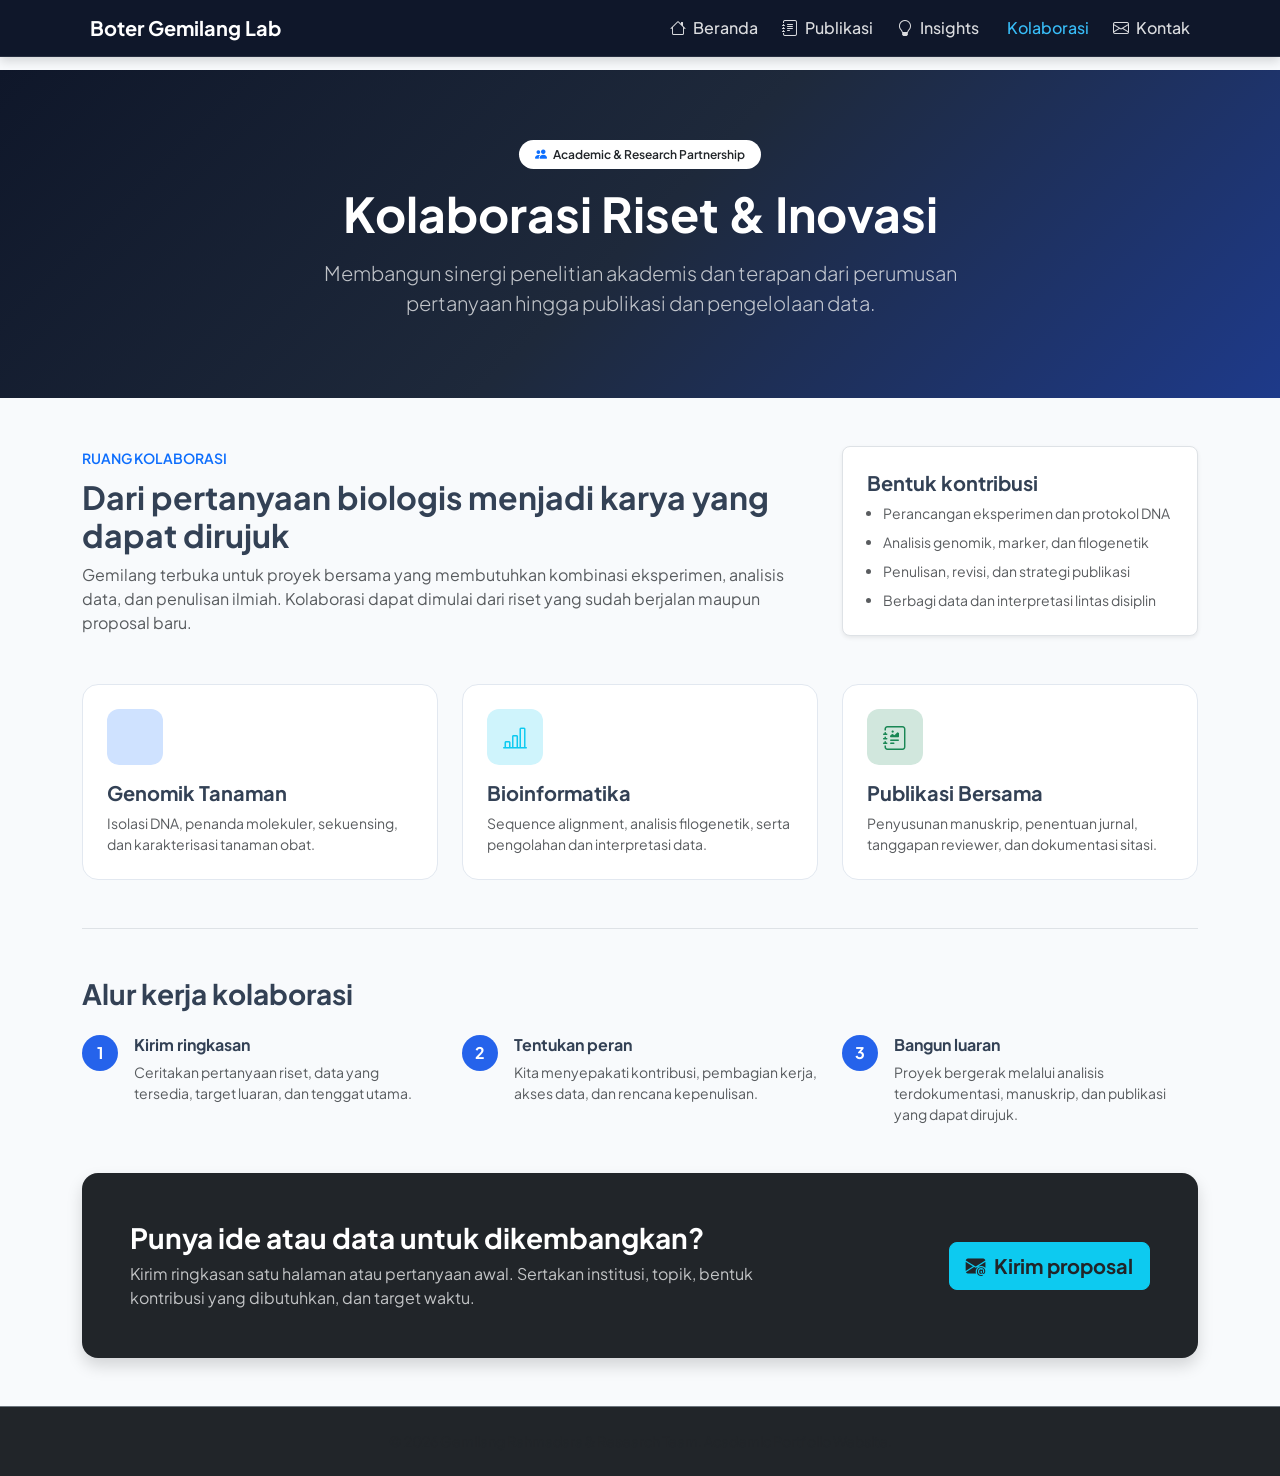
==== kolaborasi.html @ ade96977 "Tambah konfigurasi Decap CMS" ====
<!DOCTYPE html>
<html lang="id">
<head>
    <meta charset="UTF-8">
    <meta name="viewport" content="width=device-width, initial-scale=1.0">
    <title>Kolaborasi Riset - Boter Gemilang Research Center</title>
    <meta name="description" content="Peluang kolaborasi riset dengan Gemilang Rahmadara dalam bioteknologi molekuler, genomik tanaman, dan bioinformatika.">
    <meta name="author" content="Gemilang Rahmadara">

    <link href="https://fonts.googleapis.com/css2?family=Plus+Jakarta+Sans:wght@300;400;600;700;800&display=swap" rel="stylesheet">
    <link href="https://cdn.jsdelivr.net/npm/bootstrap@5.3.0/dist/css/bootstrap.min.css" rel="stylesheet">
    <link href="https://cdn.jsdelivr.net/npm/bootstrap-icons@1.11.1/font/bootstrap-icons.css" rel="stylesheet">
    <link rel="stylesheet" href="assets/css/style.css">

    <style>
        :root { --primary-color: #2563eb; --accent-color: #06b6d4; --dark-bg: #0f172a; }
        body { font-family: 'Plus Jakarta Sans', sans-serif; background-color: #f8fafc; color: #334155; }
        .custom-navbar { background-color: #0f172a !important; border-bottom: 1px solid rgba(255, 255, 255, 0.1); }
        .navbar-dark .navbar-nav .nav-link { color: rgba(255, 255, 255, 0.85); font-weight: 500; }
        .navbar-dark .navbar-nav .nav-link:hover, .navbar-dark .navbar-nav .nav-link.active { color: #38bdf8; }
        .hero-section { background: linear-gradient(135deg, #0f172a 0%, #1e293b 50%, #1e3a8a 100%); color: white; padding: 70px 0 80px; }
        .card-expertise { border: 1px solid #e2e8f0; border-radius: 16px; transition: all 0.3s ease; background: #ffffff; }
        .card-expertise:hover { transform: translateY(-5px); box-shadow: 0 12px 24px -5px rgba(15, 23, 42, 0.08); }
        .icon-box { width: 56px; height: 56px; border-radius: 12px; display: flex; align-items: center; justify-content: center; font-size: 1.5rem; }
        .collab-step-number { width: 36px; height: 36px; border-radius: 50%; background: #2563eb; color: white; font-weight: 700; display: flex; align-items: center; justify-content: center; }
    </style>
</head>
<body>

    <!-- Wadah Header -->
    <div id="header-container"></div>

    <!-- Header Banner Halaman Kolaborasi -->
    <header class="hero-section text-center">
            <div class="container">
            <span class="badge bg-white text-dark px-3 py-2 rounded-pill fw-semibold mb-3">
                <i class="bi bi-people-fill text-primary me-1"></i> Academic & Research Partnership
            </span>
            <h1 class="fw-bold display-5 mb-3">Kolaborasi Riset & Inovasi</h1>
                <p class="lead text-light opacity-75 mx-auto mb-0" style="max-width: 650px;">
                Membangun sinergi penelitian akademis dan terapan dari perumusan pertanyaan hingga publikasi dan pengelolaan data.
            </p>
        </div>
    </header>

    <!-- Isi Utama Halaman -->
    <main class="container my-5">
        <section class="mb-5" aria-labelledby="collaboration-offer">
            <div class="row g-4">
                <div class="col-lg-8">
                    <span class="text-primary fw-semibold small text-uppercase">Ruang kolaborasi</span>
                    <h2 id="collaboration-offer" class="fw-bold mt-2">Dari pertanyaan biologis menjadi karya yang dapat dirujuk</h2>
                    <p class="text-muted mb-0">Gemilang terbuka untuk proyek bersama yang membutuhkan kombinasi eksperimen, analisis data, dan penulisan ilmiah. Kolaborasi dapat dimulai dari riset yang sudah berjalan maupun proposal baru.</p>
                </div>
                <div class="col-lg-4">
                    <div class="p-4 bg-white border rounded-3 shadow-sm h-100">
                        <h3 class="h5 fw-bold">Bentuk kontribusi</h3>
                        <ul class="text-muted small mb-0 ps-3">
                            <li class="mb-2">Perancangan eksperimen dan protokol DNA</li>
                            <li class="mb-2">Analisis genomik, marker, dan filogenetik</li>
                            <li class="mb-2">Penulisan, revisi, dan strategi publikasi</li>
                            <li>Berbagi data dan interpretasi lintas disiplin</li>
                        </ul>
                    </div>
                </div>
            </div>
        </section>

        <section class="row g-4 mb-5" aria-label="Topik prioritas kolaborasi">
            <div class="col-md-4"><article class="card-expertise p-4 h-100"><div class="icon-box bg-primary-subtle text-primary mb-3"><i class="bi bi-dna"></i></div><h3 class="h5 fw-bold">Genomik Tanaman</h3><p class="text-muted small mb-0">Isolasi DNA, penanda molekuler, sekuensing, dan karakterisasi tanaman obat.</p></article></div>
            <div class="col-md-4"><article class="card-expertise p-4 h-100"><div class="icon-box bg-info-subtle text-info mb-3"><i class="bi bi-bar-chart-line"></i></div><h3 class="h5 fw-bold">Bioinformatika</h3><p class="text-muted small mb-0">Sequence alignment, analisis filogenetik, serta pengolahan dan interpretasi data.</p></article></div>
            <div class="col-md-4"><article class="card-expertise p-4 h-100"><div class="icon-box bg-success-subtle text-success mb-3"><i class="bi bi-journal-richtext"></i></div><h3 class="h5 fw-bold">Publikasi Bersama</h3><p class="text-muted small mb-0">Penyusunan manuskrip, penentuan jurnal, tanggapan reviewer, dan dokumentasi sitasi.</p></article></div>
        </section>

        <section class="border-top pt-5 mb-5" aria-labelledby="collaboration-process">
            <h2 id="collaboration-process" class="h3 fw-bold mb-4">Alur kerja kolaborasi</h2>
            <div class="row g-4">
                <div class="col-md-4"><div class="d-flex gap-3"><span class="collab-step-number flex-shrink-0">1</span><div><h3 class="h6 fw-bold">Kirim ringkasan</h3><p class="text-muted small mb-0">Ceritakan pertanyaan riset, data yang tersedia, target luaran, dan tenggat utama.</p></div></div></div>
                <div class="col-md-4"><div class="d-flex gap-3"><span class="collab-step-number flex-shrink-0">2</span><div><h3 class="h6 fw-bold">Tentukan peran</h3><p class="text-muted small mb-0">Kita menyepakati kontribusi, pembagian kerja, akses data, dan rencana kepenulisan.</p></div></div></div>
                <div class="col-md-4"><div class="d-flex gap-3"><span class="collab-step-number flex-shrink-0">3</span><div><h3 class="h6 fw-bold">Bangun luaran</h3><p class="text-muted small mb-0">Proyek bergerak melalui analisis terdokumentasi, manuskrip, dan publikasi yang dapat dirujuk.</p></div></div></div>
            </div>
        </section>

        <section class="bg-dark text-white rounded-4 p-4 p-md-5 shadow" aria-labelledby="contact-title">
            <div class="row align-items-center g-4">
                <div class="col-lg-8"><h2 id="contact-title" class="h3 fw-bold">Punya ide atau data untuk dikembangkan?</h2><p class="text-light opacity-75 mb-0">Kirim ringkasan satu halaman atau pertanyaan awal. Sertakan institusi, topik, bentuk kontribusi yang dibutuhkan, dan target waktu.</p></div>
                <div class="col-lg-4 text-lg-end"><a href="mailto:research@botergemilang.github.io?subject=Proposal%20Kolaborasi%20Riset" class="btn btn-info btn-lg fw-bold text-dark"><i class="bi bi-envelope-at-fill me-2"></i>Kirim proposal</a></div>
            </div>
        </section>
    </main>

    <!-- Wadah Footer -->
    <div id="footer-container"></div>

    <!-- Bootstrap JS -->
    <script src="https://cdn.jsdelivr.net/npm/bootstrap@5.3.0/dist/js/bootstrap.bundle.min.js"></script>

    <!-- Script Pemanggil Komponen Modular -->
    <script>
        // Fungsi untuk memasukkan komponen HTML terpisah
        function loadComponent(id, file, activeNavId) {
            fetch(file)
                .then(response => response.text())
                .then(data => {
                    document.getElementById(id).innerHTML = data;
                    if (activeNavId) {
                        const activeEl = document.getElementById(activeNavId);
                        if (activeEl) activeEl.classList.add('active');
                    }
                })
                .catch(err => console.error('Gagal memuat komponen:', err));
        }

        // Panggil header & footer saat halaman dibuka
        document.addEventListener("DOMContentLoaded", function() {
            // Parameter ketiga mendefinisikan menu mana yang diaktifkan (misal: 'nav-kolaborasi' atau 'nav-home')
            loadComponent('header-container', 'components/header.html', 'nav-kolaborasi');
            loadComponent('footer-container', 'components/footer.html');
        });
    </script>
</body>
</html>
---- assets/css/style.css ----
﻿:root {
    --primary-color: #2563eb;
    --accent-color: #06b6d4;
    --dark-bg: #0f172a;
}

body {
    font-family: 'Plus Jakarta Sans', sans-serif;
    background-color: #f8fafc;
    color: #334155;
    /* Memberikan jarak atas setinggi header agar konten tidak tertutup */
    padding-top: 70px; 
}

/* Mengunci wadah header agar benar-benar menempel diam di paling atas */
#header-container {
    position: fixed;
    top: 0;
    left: 0;
    right: 0;
    width: 100%;
    min-height: 70px;
    z-index: 1030;
}

/* Styling Navbar */
.custom-navbar {
    background-color: var(--dark-bg) !important;
    border-bottom: 1px solid rgba(255, 255, 255, 0.1);
    box-shadow: 0 4px 10px rgba(0, 0, 0, 0.15);
}

.hero-section {
    background: linear-gradient(135deg, #0f172a 0%, #1e293b 50%, #1e3a8a 100%);
    color: white;
    padding: 80px 0;
}

/* Styling Card */
.card-custom {
    border: 1px solid #e2e8f0;
    border-radius: 12px;
    transition: transform 0.2s ease, box-shadow 0.2s ease;
}

.card-custom:hover {
    transform: translateY(-4px);
    box-shadow: 0 10px 20px rgba(0, 0, 0, 0.05);
}
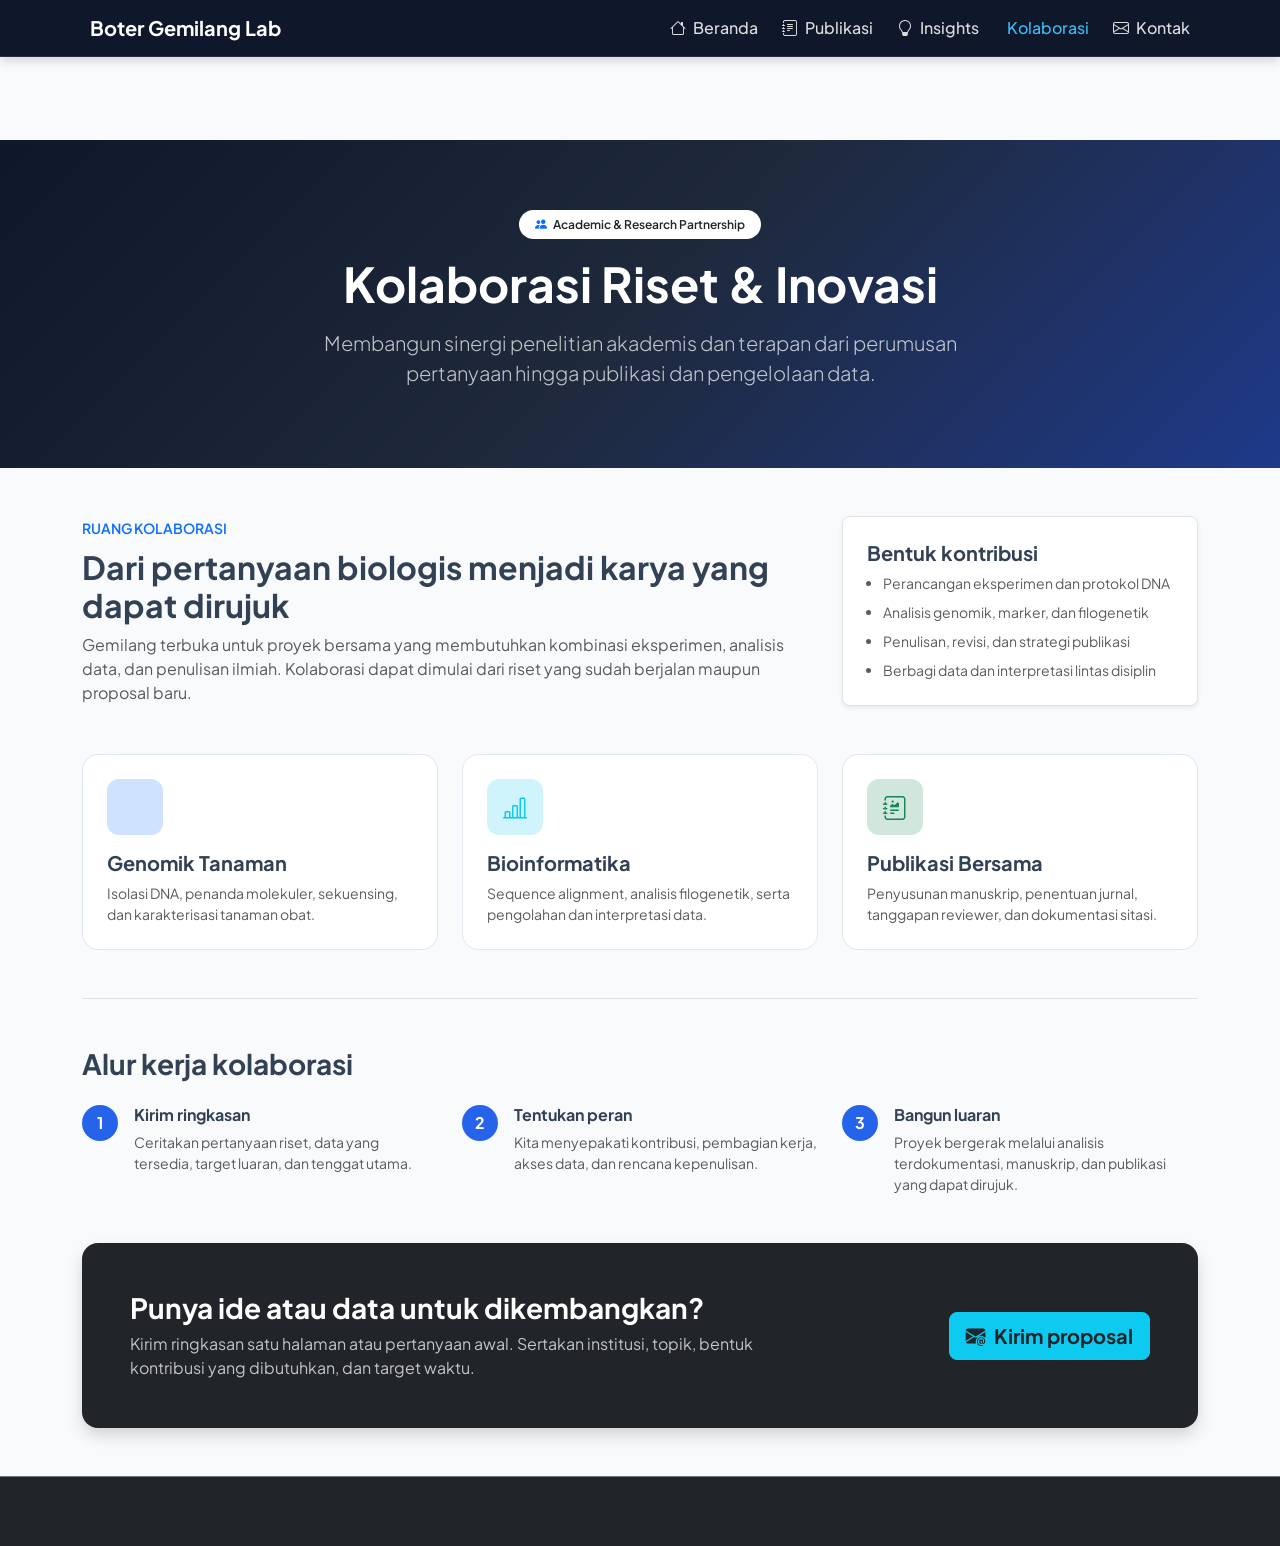
==== commit e2dfb85d: "Perbaiki filter publikasi dan pembaruan halaman" ====
--- a/kolaborasi.html
+++ b/kolaborasi.html
@@ -27,17 +27,45 @@
 </head>
 <body>
 
-    <!-- Wadah Header -->
-    <div id="header-container"></div>
+    <!-- Wadah Header/Navbar Modular -->
+    <nav class="navbar navbar-expand-lg navbar-dark custom-navbar fixed-top">
+        <div class="container">
+            <a class="navbar-brand fw-bold d-flex align-items-center gap-2 text-white" href="index.html">
+                <i class="bi bi-dna text-info fs-4"></i> Boter Gemilang Lab
+            </a>
+            <button class="navbar-toggler" type="button" data-bs-toggle="collapse" data-bs-target="#navbarNav" aria-controls="navbarNav" aria-expanded="false" aria-label="Toggle navigation">
+                <span class="navbar-toggler-icon"></span>
+            </button>
+            <div class="collapse navbar-collapse" id="navbarNav">
+                <ul class="navbar-nav ms-auto gap-2">
+                    <li class="nav-item">
+                        <a id="nav-home" class="nav-link" href="index.html"><i class="bi bi-house me-1"></i> Beranda</a>
+                    </li>
+                    <li class="nav-item">
+                        <a id="nav-publications" class="nav-link" href="publikasi.html"><i class="bi bi-journal-text me-1"></i> Publikasi</a>
+                    </li>
+                    <li class="nav-item">
+                        <a id="nav-insights" class="nav-link" href="insights.html"><i class="bi bi-lightbulb me-1"></i> Insights</a>
+                    </li>
+                    <li class="nav-item">
+                        <a id="nav-kolaborasi" class="nav-link active" href="kolaborasi.html"><i class="bi bi-handshake me-1"></i> Kolaborasi</a>
+                    </li>
+                    <li class="nav-item">
+                        <a id="nav-contact" class="nav-link" href="kontak.html"><i class="bi bi-envelope me-1"></i> Kontak</a>
+                    </li>
+                </ul>
+            </div>
+        </div>
+    </nav>
 
     <!-- Header Banner Halaman Kolaborasi -->
-    <header class="hero-section text-center">
-            <div class="container">
+    <header class="hero-section text-center" style="margin-top: 70px;">
+        <div class="container">
             <span class="badge bg-white text-dark px-3 py-2 rounded-pill fw-semibold mb-3">
                 <i class="bi bi-people-fill text-primary me-1"></i> Academic & Research Partnership
             </span>
             <h1 class="fw-bold display-5 mb-3">Kolaborasi Riset & Inovasi</h1>
-                <p class="lead text-light opacity-75 mx-auto mb-0" style="max-width: 650px;">
+            <p class="lead text-light opacity-75 mx-auto mb-0" style="max-width: 650px;">
                 Membangun sinergi penelitian akademis dan terapan dari perumusan pertanyaan hingga publikasi dan pengelolaan data.
             </p>
         </div>
@@ -95,26 +123,18 @@
     <!-- Bootstrap JS -->
     <script src="https://cdn.jsdelivr.net/npm/bootstrap@5.3.0/dist/js/bootstrap.bundle.min.js"></script>
 
-    <!-- Script Pemanggil Komponen Modular -->
+    <!-- Script Pemanggil Komponen Footer Modular -->
     <script>
-        // Fungsi untuk memasukkan komponen HTML terpisah
-        function loadComponent(id, file, activeNavId) {
+        function loadComponent(id, file) {
             fetch(file)
                 .then(response => response.text())
                 .then(data => {
                     document.getElementById(id).innerHTML = data;
-                    if (activeNavId) {
-                        const activeEl = document.getElementById(activeNavId);
-                        if (activeEl) activeEl.classList.add('active');
-                    }
                 })
                 .catch(err => console.error('Gagal memuat komponen:', err));
         }
 
-        // Panggil header & footer saat halaman dibuka
         document.addEventListener("DOMContentLoaded", function() {
-            // Parameter ketiga mendefinisikan menu mana yang diaktifkan (misal: 'nav-kolaborasi' atau 'nav-home')
-            loadComponent('header-container', 'components/header.html', 'nav-kolaborasi');
             loadComponent('footer-container', 'components/footer.html');
         });
     </script>
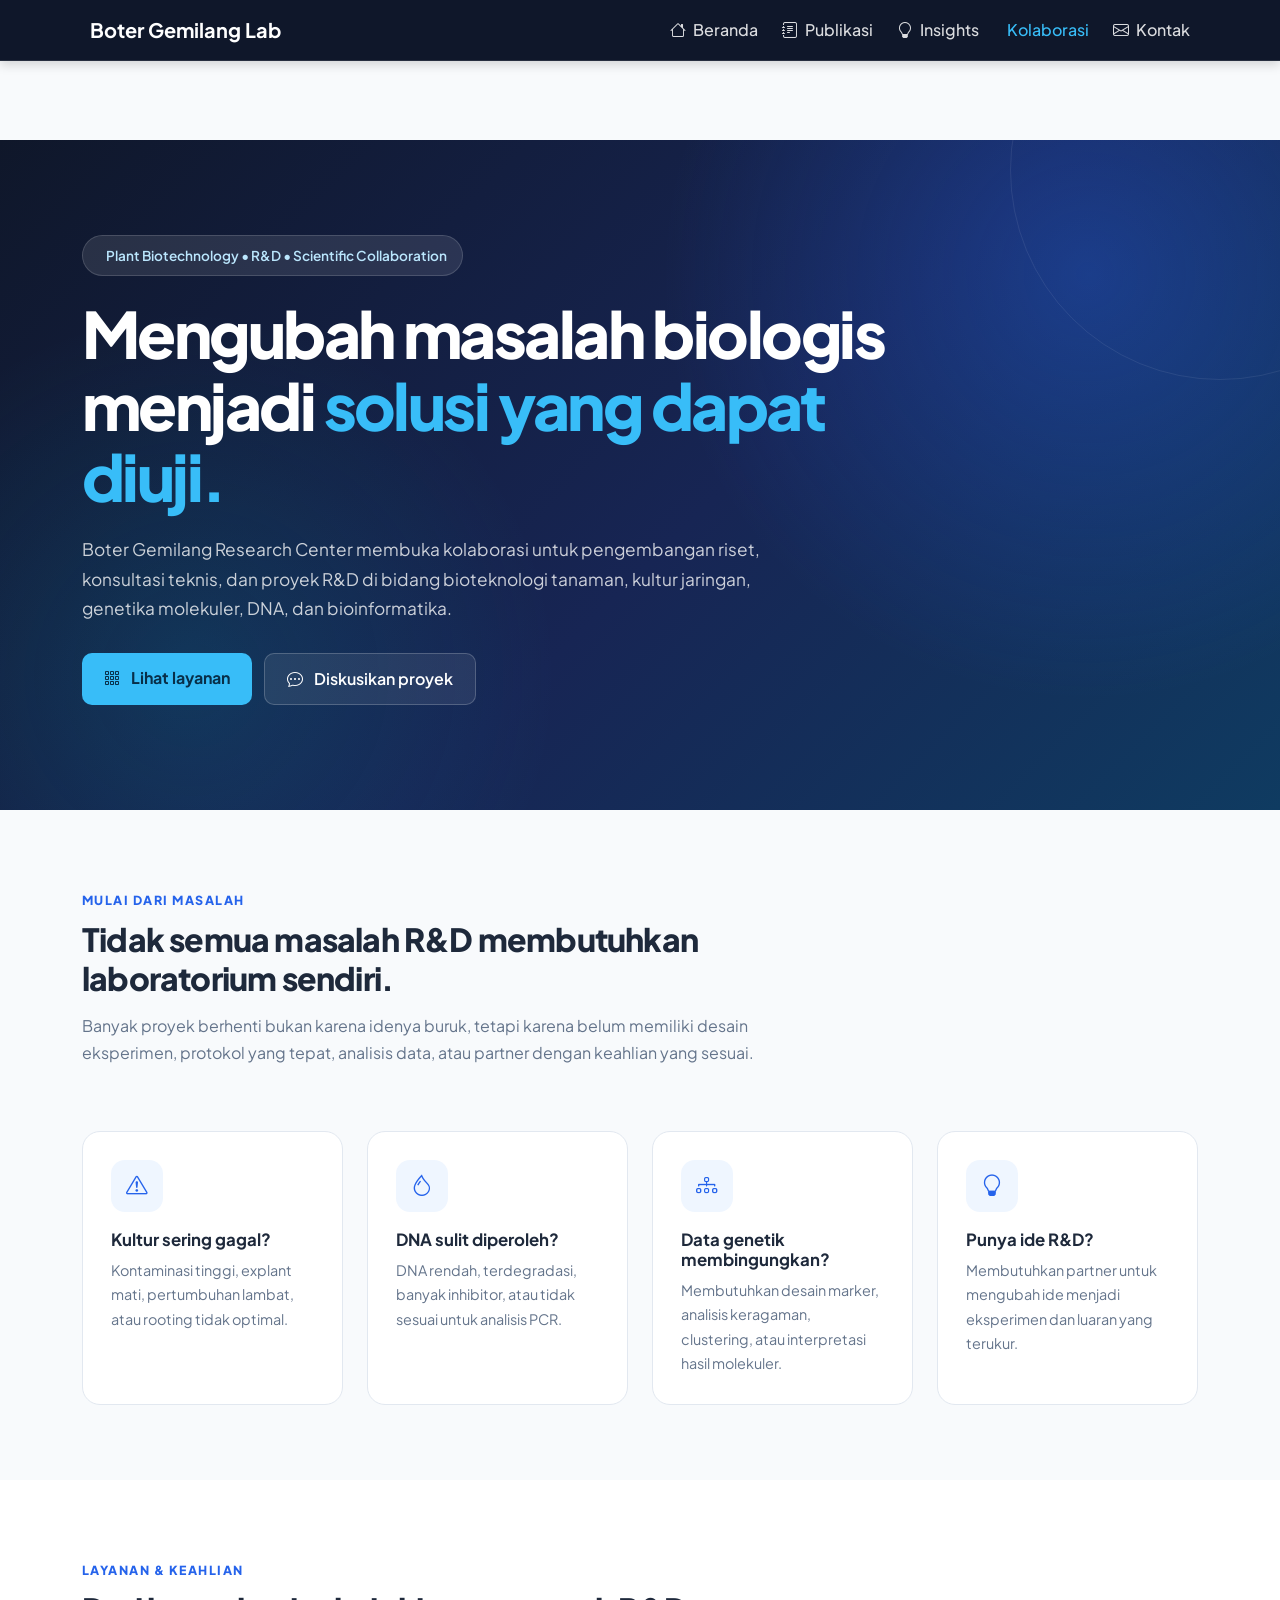
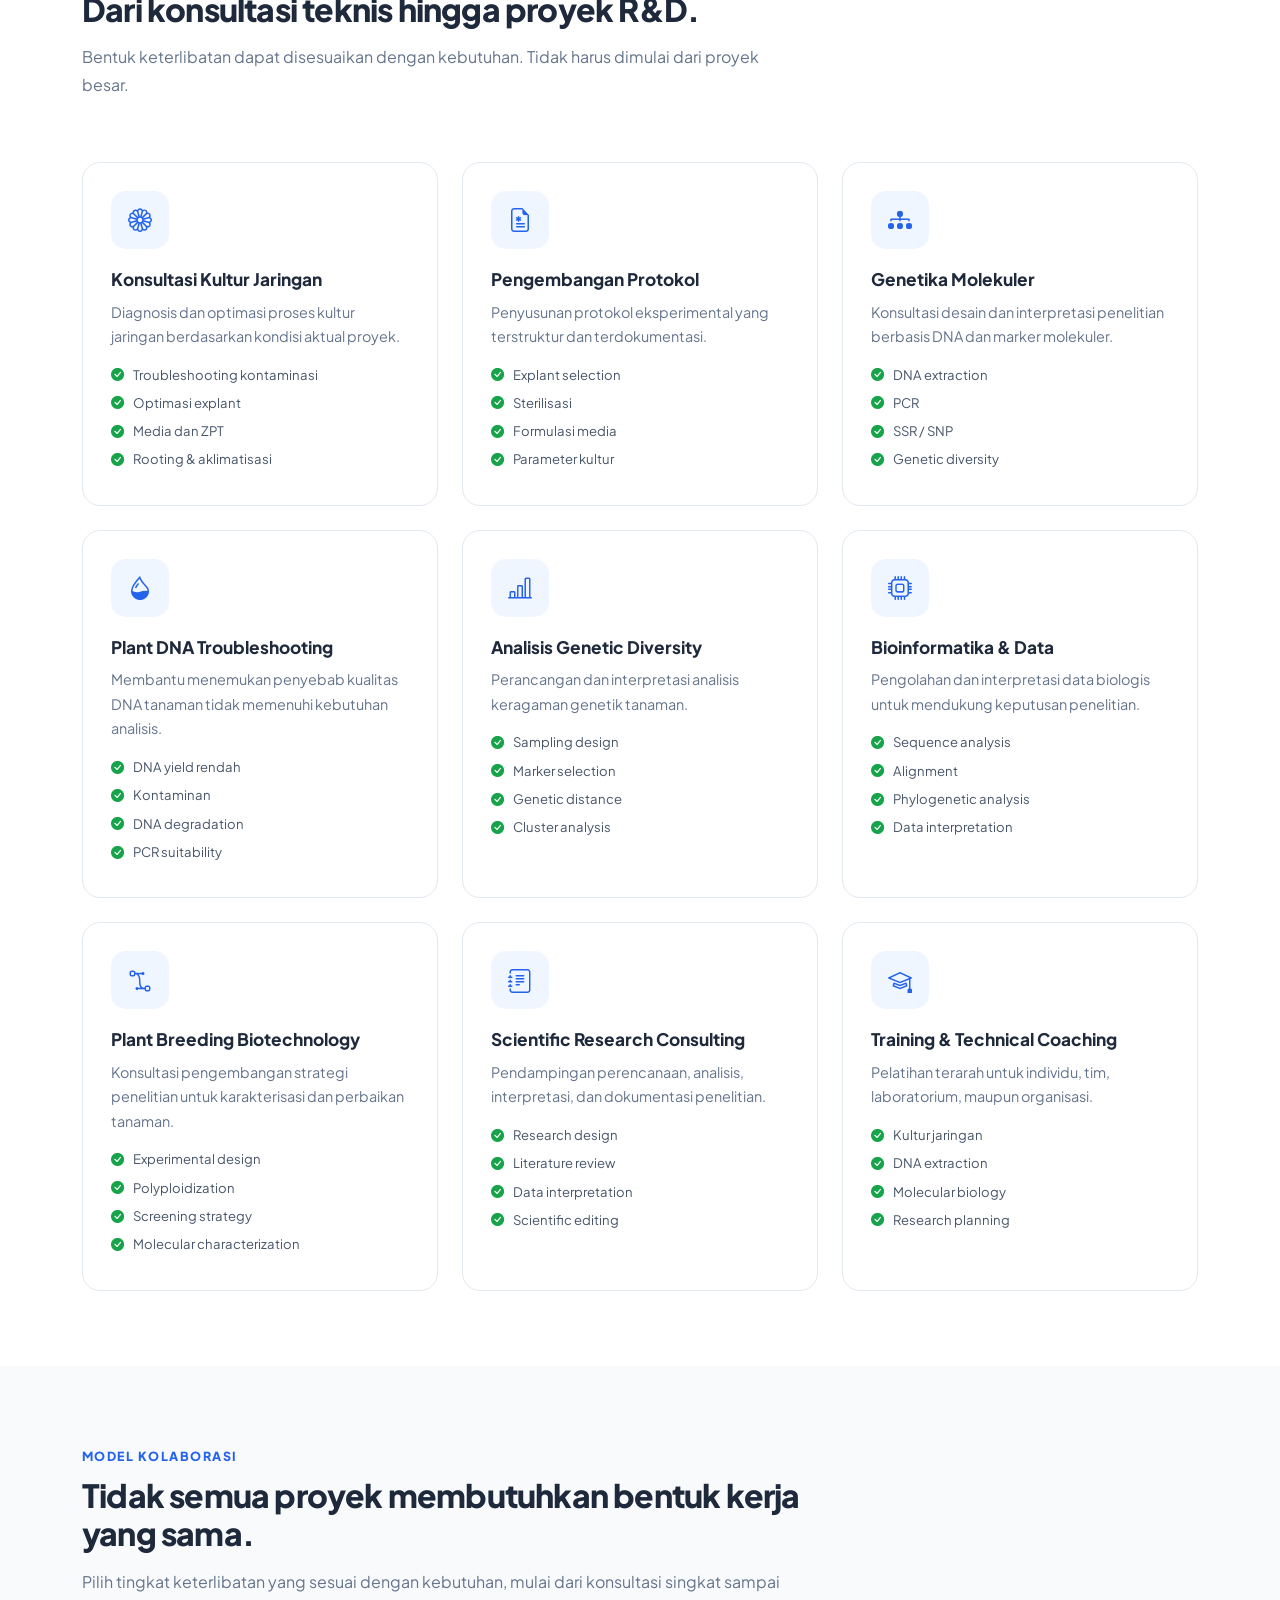
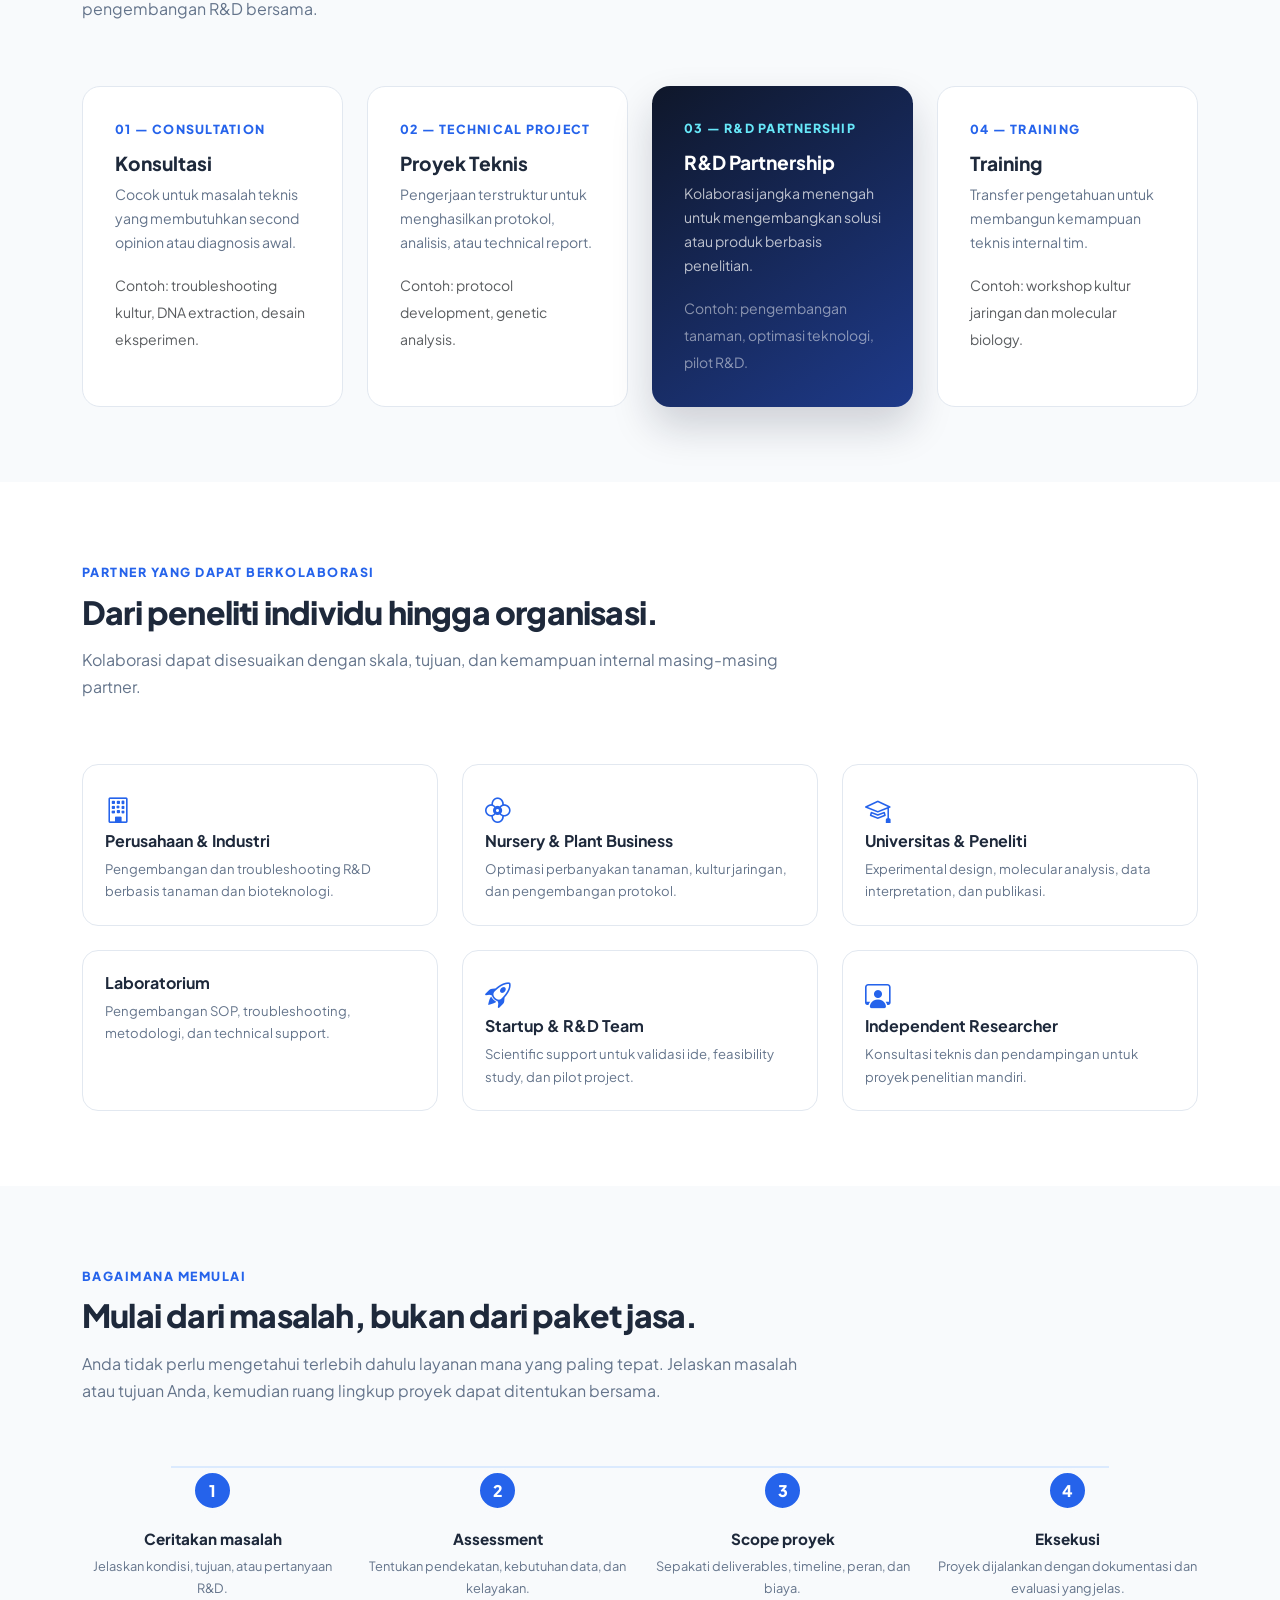
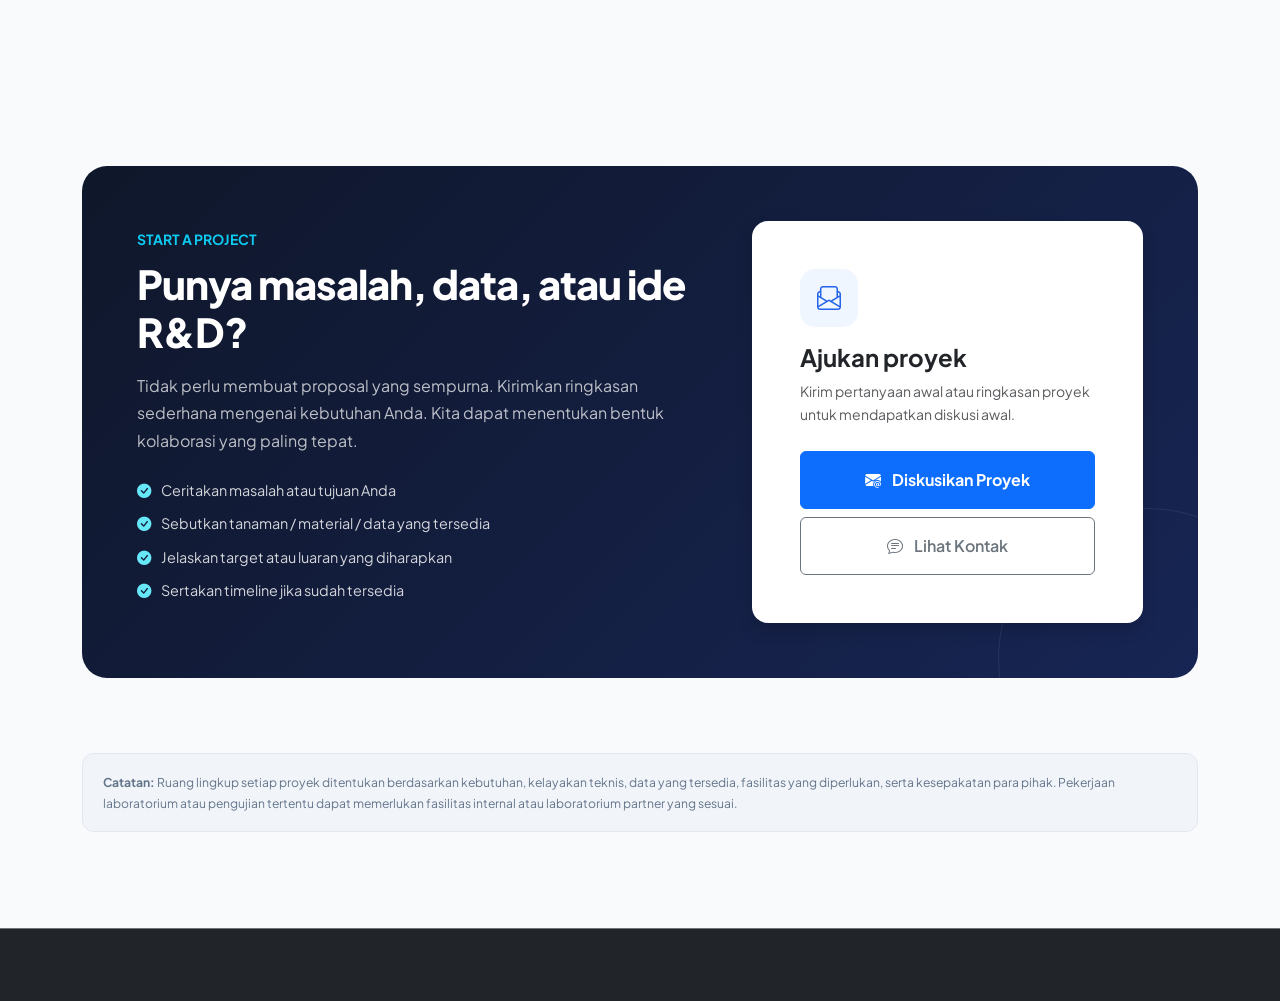
==== commit 73691404: "Update kolaborasi.html" ====
--- a/kolaborasi.html
+++ b/kolaborasi.html
@@ -1,142 +1,1887 @@
-<!DOCTYPE html>
-<html lang="id">
+<!DOCTYPE html><html lang="id">
 <head>
     <meta charset="UTF-8">
-    <meta name="viewport" content="width=device-width, initial-scale=1.0">
-    <title>Kolaborasi Riset - Boter Gemilang Research Center</title>
-    <meta name="description" content="Peluang kolaborasi riset dengan Gemilang Rahmadara dalam bioteknologi molekuler, genomik tanaman, dan bioinformatika.">
-    <meta name="author" content="Gemilang Rahmadara">
-
-    <link href="https://fonts.googleapis.com/css2?family=Plus+Jakarta+Sans:wght@300;400;600;700;800&display=swap" rel="stylesheet">
-    <link href="https://cdn.jsdelivr.net/npm/bootstrap@5.3.0/dist/css/bootstrap.min.css" rel="stylesheet">
-    <link href="https://cdn.jsdelivr.net/npm/bootstrap-icons@1.11.1/font/bootstrap-icons.css" rel="stylesheet">
-    <link rel="stylesheet" href="assets/css/style.css">
-
-    <style>
-        :root { --primary-color: #2563eb; --accent-color: #06b6d4; --dark-bg: #0f172a; }
-        body { font-family: 'Plus Jakarta Sans', sans-serif; background-color: #f8fafc; color: #334155; }
-        .custom-navbar { background-color: #0f172a !important; border-bottom: 1px solid rgba(255, 255, 255, 0.1); }
-        .navbar-dark .navbar-nav .nav-link { color: rgba(255, 255, 255, 0.85); font-weight: 500; }
-        .navbar-dark .navbar-nav .nav-link:hover, .navbar-dark .navbar-nav .nav-link.active { color: #38bdf8; }
-        .hero-section { background: linear-gradient(135deg, #0f172a 0%, #1e293b 50%, #1e3a8a 100%); color: white; padding: 70px 0 80px; }
-        .card-expertise { border: 1px solid #e2e8f0; border-radius: 16px; transition: all 0.3s ease; background: #ffffff; }
-        .card-expertise:hover { transform: translateY(-5px); box-shadow: 0 12px 24px -5px rgba(15, 23, 42, 0.08); }
-        .icon-box { width: 56px; height: 56px; border-radius: 12px; display: flex; align-items: center; justify-content: center; font-size: 1.5rem; }
-        .collab-step-number { width: 36px; height: 36px; border-radius: 50%; background: #2563eb; color: white; font-weight: 700; display: flex; align-items: center; justify-content: center; }
-    </style>
-</head>
-<body>
-
-    <!-- Wadah Header/Navbar Modular -->
-    <nav class="navbar navbar-expand-lg navbar-dark custom-navbar fixed-top">
-        <div class="container">
-            <a class="navbar-brand fw-bold d-flex align-items-center gap-2 text-white" href="index.html">
-                <i class="bi bi-dna text-info fs-4"></i> Boter Gemilang Lab
-            </a>
-            <button class="navbar-toggler" type="button" data-bs-toggle="collapse" data-bs-target="#navbarNav" aria-controls="navbarNav" aria-expanded="false" aria-label="Toggle navigation">
-                <span class="navbar-toggler-icon"></span>
-            </button>
-            <div class="collapse navbar-collapse" id="navbarNav">
-                <ul class="navbar-nav ms-auto gap-2">
-                    <li class="nav-item">
-                        <a id="nav-home" class="nav-link" href="index.html"><i class="bi bi-house me-1"></i> Beranda</a>
-                    </li>
-                    <li class="nav-item">
-                        <a id="nav-publications" class="nav-link" href="publikasi.html"><i class="bi bi-journal-text me-1"></i> Publikasi</a>
-                    </li>
-                    <li class="nav-item">
-                        <a id="nav-insights" class="nav-link" href="insights.html"><i class="bi bi-lightbulb me-1"></i> Insights</a>
-                    </li>
-                    <li class="nav-item">
-                        <a id="nav-kolaborasi" class="nav-link active" href="kolaborasi.html"><i class="bi bi-handshake me-1"></i> Kolaborasi</a>
-                    </li>
-                    <li class="nav-item">
-                        <a id="nav-contact" class="nav-link" href="kontak.html"><i class="bi bi-envelope me-1"></i> Kontak</a>
-                    </li>
-                </ul>
-            </div>
+    <meta name="viewport" content="width=device-width, initial-scale=1.0"><title>Kolaborasi & R&D - Boter Gemilang Research Center</title>
+
+<meta name="description" content="Kolaborasi, konsultasi, dan pengembangan R&D di bidang bioteknologi tanaman, kultur jaringan, genetika molekuler, DNA, bioinformatika, dan plant biotechnology.">
+<meta name="author" content="Gemilang Rahmadara">
+
+<!-- Google Font -->
+<link href="https://fonts.googleapis.com/css2?family=Plus+Jakarta+Sans:wght@300;400;500;600;700;800&display=swap" rel="stylesheet">
+
+<!-- Bootstrap -->
+<link href="https://cdn.jsdelivr.net/npm/bootstrap@5.3.0/dist/css/bootstrap.min.css" rel="stylesheet">
+
+<!-- Bootstrap Icons -->
+<link href="https://cdn.jsdelivr.net/npm/bootstrap-icons@1.11.1/font/bootstrap-icons.css" rel="stylesheet">
+
+<!-- Global CSS -->
+<link rel="stylesheet" href="assets/css/style.css">
+
+<style>
+
+    :root {
+        --primary-color: #2563eb;
+        --primary-dark: #1d4ed8;
+        --accent-color: #06b6d4;
+        --dark-bg: #0f172a;
+        --dark-secondary: #1e293b;
+        --text-dark: #1e293b;
+        --text-muted: #64748b;
+        --border-color: #e2e8f0;
+        --light-bg: #f8fafc;
+        --success-color: #16a34a;
+    }
+
+    html {
+        scroll-behavior: smooth;
+    }
+
+    body {
+        font-family: 'Plus Jakarta Sans', sans-serif;
+        background-color: var(--light-bg);
+        color: var(--text-dark);
+        line-height: 1.7;
+    }
+
+    /* =========================
+       NAVBAR
+    ========================= */
+
+    .custom-navbar {
+        background-color: var(--dark-bg) !important;
+        border-bottom: 1px solid rgba(255,255,255,0.1);
+    }
+
+    .navbar-dark .navbar-nav .nav-link {
+        color: rgba(255,255,255,0.85);
+        font-weight: 500;
+        transition: 0.2s ease;
+    }
+
+    .navbar-dark .navbar-nav .nav-link:hover,
+    .navbar-dark .navbar-nav .nav-link.active {
+        color: #38bdf8;
+    }
+
+    /* =========================
+       HERO
+    ========================= */
+
+    .hero-section {
+        position: relative;
+        overflow: hidden;
+        background:
+            radial-gradient(circle at 85% 20%, rgba(37,99,235,0.35), transparent 35%),
+            radial-gradient(circle at 15% 80%, rgba(6,182,212,0.15), transparent 30%),
+            linear-gradient(135deg, #0f172a 0%, #172554 55%, #0f3b61 100%);
+        color: white;
+        padding: 95px 0 105px;
+    }
+
+    .hero-section::after {
+        content: "";
+        position: absolute;
+        width: 420px;
+        height: 420px;
+        border: 1px solid rgba(255,255,255,0.08);
+        border-radius: 50%;
+        right: -150px;
+        top: -180px;
+    }
+
+    .hero-content {
+        position: relative;
+        z-index: 2;
+    }
+
+    .hero-badge {
+        display: inline-flex;
+        align-items: center;
+        gap: 8px;
+        padding: 8px 15px;
+        border-radius: 50px;
+        background: rgba(255,255,255,0.10);
+        border: 1px solid rgba(255,255,255,0.15);
+        color: #bae6fd;
+        font-size: 0.85rem;
+        font-weight: 600;
+        margin-bottom: 22px;
+    }
+
+    .hero-title {
+        font-size: clamp(2.3rem, 5vw, 4.1rem);
+        line-height: 1.12;
+        letter-spacing: -0.04em;
+        font-weight: 800;
+        margin-bottom: 22px;
+    }
+
+    .hero-title span {
+        color: #38bdf8;
+    }
+
+    .hero-description {
+        max-width: 720px;
+        color: rgba(255,255,255,0.78);
+        font-size: 1.08rem;
+        margin-bottom: 30px;
+    }
+
+    .hero-actions {
+        display: flex;
+        flex-wrap: wrap;
+        gap: 12px;
+    }
+
+    .btn-hero-primary {
+        background: #38bdf8;
+        border: none;
+        color: #082f49;
+        font-weight: 700;
+        padding: 13px 22px;
+        border-radius: 10px;
+    }
+
+    .btn-hero-primary:hover {
+        background: #7dd3fc;
+        color: #082f49;
+    }
+
+    .btn-hero-secondary {
+        background: rgba(255,255,255,0.08);
+        border: 1px solid rgba(255,255,255,0.2);
+        color: white;
+        font-weight: 600;
+        padding: 13px 22px;
+        border-radius: 10px;
+    }
+
+    .btn-hero-secondary:hover {
+        background: rgba(255,255,255,0.15);
+        color: white;
+    }
+
+    /* =========================
+       SECTION
+    ========================= */
+
+    .section {
+        padding: 75px 0;
+    }
+
+    .section-light {
+        background: #ffffff;
+    }
+
+    .section-label {
+        color: var(--primary-color);
+        font-size: 0.78rem;
+        font-weight: 800;
+        text-transform: uppercase;
+        letter-spacing: 0.12em;
+    }
+
+    .section-title {
+        font-weight: 800;
+        letter-spacing: -0.025em;
+        margin-top: 8px;
+        margin-bottom: 15px;
+    }
+
+    .section-description {
+        color: var(--text-muted);
+        max-width: 720px;
+    }
+
+    /* =========================
+       PROBLEM CARDS
+    ========================= */
+
+    .problem-card {
+        height: 100%;
+        background: white;
+        border: 1px solid var(--border-color);
+        border-radius: 18px;
+        padding: 28px;
+        transition: all 0.25s ease;
+    }
+
+    .problem-card:hover {
+        transform: translateY(-5px);
+        box-shadow: 0 18px 35px rgba(15,23,42,0.08);
+        border-color: #bfdbfe;
+    }
+
+    .problem-icon {
+        width: 52px;
+        height: 52px;
+        border-radius: 14px;
+        display: flex;
+        align-items: center;
+        justify-content: center;
+        background: #eff6ff;
+        color: var(--primary-color);
+        font-size: 1.35rem;
+        margin-bottom: 18px;
+    }
+
+    .problem-card h3 {
+        font-size: 1.05rem;
+        font-weight: 700;
+    }
+
+    .problem-card p {
+        color: var(--text-muted);
+        font-size: 0.9rem;
+        margin-bottom: 0;
+    }
+
+    /* =========================
+       SERVICE CARDS
+    ========================= */
+
+    .service-card {
+        height: 100%;
+        background: #ffffff;
+        border: 1px solid var(--border-color);
+        border-radius: 18px;
+        padding: 28px;
+        transition: all 0.25s ease;
+    }
+
+    .service-card:hover {
+        transform: translateY(-5px);
+        box-shadow: 0 15px 30px rgba(15,23,42,0.08);
+    }
+
+    .service-icon {
+        width: 58px;
+        height: 58px;
+        border-radius: 15px;
+        display: flex;
+        align-items: center;
+        justify-content: center;
+        background: #eff6ff;
+        color: var(--primary-color);
+        font-size: 1.5rem;
+        margin-bottom: 20px;
+    }
+
+    .service-card h3 {
+        font-size: 1.08rem;
+        font-weight: 750;
+        margin-bottom: 10px;
+    }
+
+    .service-card p {
+        color: var(--text-muted);
+        font-size: 0.9rem;
+        margin-bottom: 15px;
+    }
+
+    .service-list {
+        list-style: none;
+        padding: 0;
+        margin: 0;
+    }
+
+    .service-list li {
+        color: #475569;
+        font-size: 0.82rem;
+        margin-bottom: 6px;
+    }
+
+    .service-list li i {
+        color: var(--success-color);
+        margin-right: 7px;
+    }
+
+    /* =========================
+       COLLABORATION MODE
+    ========================= */
+
+    .collab-card {
+        height: 100%;
+        border-radius: 18px;
+        padding: 32px;
+        border: 1px solid var(--border-color);
+        background: white;
+    }
+
+    .collab-card.featured {
+        background: linear-gradient(145deg, #0f172a, #1e3a8a);
+        color: white;
+        border: none;
+        box-shadow: 0 20px 40px rgba(15,23,42,0.18);
+    }
+
+    .collab-number {
+        font-size: 0.78rem;
+        font-weight: 800;
+        color: var(--primary-color);
+        text-transform: uppercase;
+        letter-spacing: 0.1em;
+        margin-bottom: 12px;
+    }
+
+    .featured .collab-number {
+        color: #67e8f9;
+    }
+
+    .collab-card h3 {
+        font-weight: 750;
+        font-size: 1.2rem;
+    }
+
+    .collab-card p {
+        color: var(--text-muted);
+        font-size: 0.88rem;
+    }
+
+    .featured p {
+        color: rgba(255,255,255,0.72);
+    }
+
+    /* =========================
+       TARGET CLIENT
+    ========================= */
+
+    .target-box {
+        border: 1px solid var(--border-color);
+        background: white;
+        border-radius: 16px;
+        padding: 22px;
+        height: 100%;
+    }
+
+    .target-box i {
+        font-size: 1.6rem;
+        color: var(--primary-color);
+        margin-bottom: 13px;
+    }
+
+    .target-box h3 {
+        font-size: 1rem;
+        font-weight: 700;
+    }
+
+    .target-box p {
+        color: var(--text-muted);
+        font-size: 0.82rem;
+        margin-bottom: 0;
+    }
+
+    /* =========================
+       PROCESS
+    ========================= */
+
+    .process-wrapper {
+        position: relative;
+    }
+
+    .process-line {
+        position: absolute;
+        top: 22px;
+        left: 8%;
+        right: 8%;
+        height: 2px;
+        background: #dbeafe;
+        z-index: 0;
+    }
+
+    .process-item {
+        position: relative;
+        z-index: 1;
+        text-align: center;
+    }
+
+    .process-number {
+        width: 45px;
+        height: 45px;
+        margin: 0 auto 17px;
+        border-radius: 50%;
+        background: var(--primary-color);
+        color: white;
+        display: flex;
+        align-items: center;
+        justify-content: center;
+        font-weight: 800;
+        border: 5px solid #f8fafc;
+    }
+
+    .process-item h3 {
+        font-size: 0.95rem;
+        font-weight: 750;
+    }
+
+    .process-item p {
+        color: var(--text-muted);
+        font-size: 0.8rem;
+    }
+
+    /* =========================
+       PROJECT CTA
+    ========================= */
+
+    .project-section {
+        background: linear-gradient(135deg, #0f172a, #172554);
+        color: white;
+        border-radius: 25px;
+        padding: 55px;
+        position: relative;
+        overflow: hidden;
+    }
+
+    .project-section::before {
+        content: "";
+        position: absolute;
+        width: 300px;
+        height: 300px;
+        border-radius: 50%;
+        border: 1px solid rgba(255,255,255,0.08);
+        right: -100px;
+        bottom: -130px;
+    }
+
+    .project-content {
+        position: relative;
+        z-index: 2;
+    }
+
+    .project-section h2 {
+        font-weight: 800;
+        letter-spacing: -0.025em;
+    }
+
+    .project-section p {
+        color: rgba(255,255,255,0.72);
+    }
+
+    .project-list {
+        list-style: none;
+        padding: 0;
+    }
+
+    .project-list li {
+        margin-bottom: 9px;
+        font-size: 0.9rem;
+        color: rgba(255,255,255,0.82);
+    }
+
+    .project-list i {
+        color: #67e8f9;
+        margin-right: 8px;
+    }
+
+    /* =========================
+       DISCLAIMER
+    ========================= */
+
+    .disclaimer {
+        background: #f1f5f9;
+        border: 1px solid #e2e8f0;
+        border-radius: 12px;
+        padding: 18px 20px;
+        color: #64748b;
+        font-size: 0.76rem;
+    }
+
+    /* =========================
+       RESPONSIVE
+    ========================= */
+
+    @media (max-width: 768px) {
+
+        .hero-section {
+            padding: 75px 0 80px;
+        }
+
+        .hero-title {
+            font-size: 2.35rem;
+        }
+
+        .section {
+            padding: 55px 0;
+        }
+
+        .project-section {
+            padding: 35px 25px;
+        }
+
+        .process-line {
+            display: none;
+        }
+
+    }
+
+</style>
+
+</head><body><!-- =====================================================
+     NAVBAR
+====================================================== -->
+
+<nav class="navbar navbar-expand-lg navbar-dark custom-navbar fixed-top">
+
+    <div class="container">
+
+        <a class="navbar-brand fw-bold d-flex align-items-center gap-2 text-white" href="index.html">
+            <i class="bi bi-dna text-info fs-4"></i>
+            Boter Gemilang Lab
+        </a>
+
+        <button
+            class="navbar-toggler"
+            type="button"
+            data-bs-toggle="collapse"
+            data-bs-target="#navbarNav"
+            aria-controls="navbarNav"
+            aria-expanded="false"
+            aria-label="Toggle navigation">
+
+            <span class="navbar-toggler-icon"></span>
+
+        </button>
+
+        <div class="collapse navbar-collapse" id="navbarNav">
+
+            <ul class="navbar-nav ms-auto gap-2">
+
+                <li class="nav-item">
+                    <a id="nav-home" class="nav-link" href="index.html">
+                        <i class="bi bi-house me-1"></i>
+                        Beranda
+                    </a>
+                </li>
+
+                <li class="nav-item">
+                    <a id="nav-publications" class="nav-link" href="publikasi.html">
+                        <i class="bi bi-journal-text me-1"></i>
+                        Publikasi
+                    </a>
+                </li>
+
+                <li class="nav-item">
+                    <a id="nav-insights" class="nav-link" href="insights.html">
+                        <i class="bi bi-lightbulb me-1"></i>
+                        Insights
+                    </a>
+                </li>
+
+                <li class="nav-item">
+                    <a id="nav-kolaborasi" class="nav-link active" href="kolaborasi.html">
+                        <i class="bi bi-handshake me-1"></i>
+                        Kolaborasi
+                    </a>
+                </li>
+
+                <li class="nav-item">
+                    <a id="nav-contact" class="nav-link" href="kontak.html">
+                        <i class="bi bi-envelope me-1"></i>
+                        Kontak
+                    </a>
+                </li>
+
+            </ul>
+
         </div>
-    </nav>
-
-    <!-- Header Banner Halaman Kolaborasi -->
-    <header class="hero-section text-center" style="margin-top: 70px;">
-        <div class="container">
-            <span class="badge bg-white text-dark px-3 py-2 rounded-pill fw-semibold mb-3">
-                <i class="bi bi-people-fill text-primary me-1"></i> Academic & Research Partnership
-            </span>
-            <h1 class="fw-bold display-5 mb-3">Kolaborasi Riset & Inovasi</h1>
-            <p class="lead text-light opacity-75 mx-auto mb-0" style="max-width: 650px;">
-                Membangun sinergi penelitian akademis dan terapan dari perumusan pertanyaan hingga publikasi dan pengelolaan data.
-            </p>
+
+    </div>
+
+</nav>
+
+
+<!-- =====================================================
+     HERO
+====================================================== -->
+
+<header class="hero-section" style="margin-top: 70px;">
+
+    <div class="container hero-content">
+
+        <div class="row">
+
+            <div class="col-lg-9">
+
+                <div class="hero-badge">
+                    <i class="bi bi-beaker"></i>
+                    Plant Biotechnology • R&D • Scientific Collaboration
+                </div>
+
+                <h1 class="hero-title">
+                    Mengubah masalah biologis
+                    menjadi <span>solusi yang dapat diuji.</span>
+                </h1>
+
+                <p class="hero-description">
+                    Boter Gemilang Research Center membuka kolaborasi untuk
+                    pengembangan riset, konsultasi teknis, dan proyek R&D
+                    di bidang bioteknologi tanaman, kultur jaringan,
+                    genetika molekuler, DNA, dan bioinformatika.
+                </p>
+
+                <div class="hero-actions">
+
+                    <a href="#layanan" class="btn btn-hero-primary">
+                        <i class="bi bi-grid-3x3-gap me-2"></i>
+                        Lihat layanan
+                    </a>
+
+                    <a href="#mulai" class="btn btn-hero-secondary">
+                        <i class="bi bi-chat-dots me-2"></i>
+                        Diskusikan proyek
+                    </a>
+
+                </div>
+
+            </div>
+
         </div>
-    </header>
-
-    <!-- Isi Utama Halaman -->
-    <main class="container my-5">
-        <section class="mb-5" aria-labelledby="collaboration-offer">
+
+    </div>
+
+</header>
+
+
+<!-- =====================================================
+     SECTION: PROBLEM
+====================================================== -->
+
+<section class="section">
+
+    <div class="container">
+
+        <div class="row mb-5">
+
+            <div class="col-lg-8">
+
+                <span class="section-label">
+                    Mulai dari masalah
+                </span>
+
+                <h2 class="section-title">
+                    Tidak semua masalah R&D membutuhkan laboratorium sendiri.
+                </h2>
+
+                <p class="section-description">
+                    Banyak proyek berhenti bukan karena idenya buruk,
+                    tetapi karena belum memiliki desain eksperimen,
+                    protokol yang tepat, analisis data, atau partner
+                    dengan keahlian yang sesuai.
+                </p>
+
+            </div>
+
+        </div>
+
+
+        <div class="row g-4">
+
+            <div class="col-md-6 col-lg-3">
+
+                <div class="problem-card">
+
+                    <div class="problem-icon">
+                        <i class="bi bi-exclamation-triangle"></i>
+                    </div>
+
+                    <h3>Kultur sering gagal?</h3>
+
+                    <p>
+                        Kontaminasi tinggi, explant mati,
+                        pertumbuhan lambat, atau rooting tidak optimal.
+                    </p>
+
+                </div>
+
+            </div>
+
+
+            <div class="col-md-6 col-lg-3">
+
+                <div class="problem-card">
+
+                    <div class="problem-icon">
+                        <i class="bi bi-droplet"></i>
+                    </div>
+
+                    <h3>DNA sulit diperoleh?</h3>
+
+                    <p>
+                        DNA rendah, terdegradasi, banyak inhibitor,
+                        atau tidak sesuai untuk analisis PCR.
+                    </p>
+
+                </div>
+
+            </div>
+
+
+            <div class="col-md-6 col-lg-3">
+
+                <div class="problem-card">
+
+                    <div class="problem-icon">
+                        <i class="bi bi-diagram-3"></i>
+                    </div>
+
+                    <h3>Data genetik membingungkan?</h3>
+
+                    <p>
+                        Membutuhkan desain marker, analisis keragaman,
+                        clustering, atau interpretasi hasil molekuler.
+                    </p>
+
+                </div>
+
+            </div>
+
+
+            <div class="col-md-6 col-lg-3">
+
+                <div class="problem-card">
+
+                    <div class="problem-icon">
+                        <i class="bi bi-lightbulb"></i>
+                    </div>
+
+                    <h3>Punya ide R&D?</h3>
+
+                    <p>
+                        Membutuhkan partner untuk mengubah ide menjadi
+                        eksperimen dan luaran yang terukur.
+                    </p>
+
+                </div>
+
+            </div>
+
+        </div>
+
+    </div>
+
+</section>
+
+
+<!-- =====================================================
+     SECTION: SERVICES
+====================================================== -->
+
+<section id="layanan" class="section section-light">
+
+    <div class="container">
+
+        <div class="row mb-5">
+
+            <div class="col-lg-8">
+
+                <span class="section-label">
+                    Layanan & Keahlian
+                </span>
+
+                <h2 class="section-title">
+                    Dari konsultasi teknis hingga proyek R&D.
+                </h2>
+
+                <p class="section-description">
+                    Bentuk keterlibatan dapat disesuaikan dengan kebutuhan.
+                    Tidak harus dimulai dari proyek besar.
+                </p>
+
+            </div>
+
+        </div>
+
+
+        <div class="row g-4">
+
+
+            <!-- SERVICE 1 -->
+
+            <div class="col-md-6 col-lg-4">
+
+                <div class="service-card">
+
+                    <div class="service-icon">
+                        <i class="bi bi-flower1"></i>
+                    </div>
+
+                    <h3>
+                        Konsultasi Kultur Jaringan
+                    </h3>
+
+                    <p>
+                        Diagnosis dan optimasi proses kultur jaringan
+                        berdasarkan kondisi aktual proyek.
+                    </p>
+
+                    <ul class="service-list">
+
+                        <li>
+                            <i class="bi bi-check-circle-fill"></i>
+                            Troubleshooting kontaminasi
+                        </li>
+
+                        <li>
+                            <i class="bi bi-check-circle-fill"></i>
+                            Optimasi explant
+                        </li>
+
+                        <li>
+                            <i class="bi bi-check-circle-fill"></i>
+                            Media dan ZPT
+                        </li>
+
+                        <li>
+                            <i class="bi bi-check-circle-fill"></i>
+                            Rooting & aklimatisasi
+                        </li>
+
+                    </ul>
+
+                </div>
+
+            </div>
+
+
+            <!-- SERVICE 2 -->
+
+            <div class="col-md-6 col-lg-4">
+
+                <div class="service-card">
+
+                    <div class="service-icon">
+                        <i class="bi bi-file-earmark-medical"></i>
+                    </div>
+
+                    <h3>
+                        Pengembangan Protokol
+                    </h3>
+
+                    <p>
+                        Penyusunan protokol eksperimental yang
+                        terstruktur dan terdokumentasi.
+                    </p>
+
+                    <ul class="service-list">
+
+                        <li>
+                            <i class="bi bi-check-circle-fill"></i>
+                            Explant selection
+                        </li>
+
+                        <li>
+                            <i class="bi bi-check-circle-fill"></i>
+                            Sterilisasi
+                        </li>
+
+                        <li>
+                            <i class="bi bi-check-circle-fill"></i>
+                            Formulasi media
+                        </li>
+
+                        <li>
+                            <i class="bi bi-check-circle-fill"></i>
+                            Parameter kultur
+                        </li>
+
+                    </ul>
+
+                </div>
+
+            </div>
+
+
+            <!-- SERVICE 3 -->
+
+            <div class="col-md-6 col-lg-4">
+
+                <div class="service-card">
+
+                    <div class="service-icon">
+                        <i class="bi bi-diagram-3-fill"></i>
+                    </div>
+
+                    <h3>
+                        Genetika Molekuler
+                    </h3>
+
+                    <p>
+                        Konsultasi desain dan interpretasi penelitian
+                        berbasis DNA dan marker molekuler.
+                    </p>
+
+                    <ul class="service-list">
+
+                        <li>
+                            <i class="bi bi-check-circle-fill"></i>
+                            DNA extraction
+                        </li>
+
+                        <li>
+                            <i class="bi bi-check-circle-fill"></i>
+                            PCR
+                        </li>
+
+                        <li>
+                            <i class="bi bi-check-circle-fill"></i>
+                            SSR / SNP
+                        </li>
+
+                        <li>
+                            <i class="bi bi-check-circle-fill"></i>
+                            Genetic diversity
+                        </li>
+
+                    </ul>
+
+                </div>
+
+            </div>
+
+
+            <!-- SERVICE 4 -->
+
+            <div class="col-md-6 col-lg-4">
+
+                <div class="service-card">
+
+                    <div class="service-icon">
+                        <i class="bi bi-droplet-half"></i>
+                    </div>
+
+                    <h3>
+                        Plant DNA Troubleshooting
+                    </h3>
+
+                    <p>
+                        Membantu menemukan penyebab kualitas DNA tanaman
+                        tidak memenuhi kebutuhan analisis.
+                    </p>
+
+                    <ul class="service-list">
+
+                        <li>
+                            <i class="bi bi-check-circle-fill"></i>
+                            DNA yield rendah
+                        </li>
+
+                        <li>
+                            <i class="bi bi-check-circle-fill"></i>
+                            Kontaminan
+                        </li>
+
+                        <li>
+                            <i class="bi bi-check-circle-fill"></i>
+                            DNA degradation
+                        </li>
+
+                        <li>
+                            <i class="bi bi-check-circle-fill"></i>
+                            PCR suitability
+                        </li>
+
+                    </ul>
+
+                </div>
+
+            </div>
+
+
+            <!-- SERVICE 5 -->
+
+            <div class="col-md-6 col-lg-4">
+
+                <div class="service-card">
+
+                    <div class="service-icon">
+                        <i class="bi bi-bar-chart-line"></i>
+                    </div>
+
+                    <h3>
+                        Analisis Genetic Diversity
+                    </h3>
+
+                    <p>
+                        Perancangan dan interpretasi analisis keragaman
+                        genetik tanaman.
+                    </p>
+
+                    <ul class="service-list">
+
+                        <li>
+                            <i class="bi bi-check-circle-fill"></i>
+                            Sampling design
+                        </li>
+
+                        <li>
+                            <i class="bi bi-check-circle-fill"></i>
+                            Marker selection
+                        </li>
+
+                        <li>
+                            <i class="bi bi-check-circle-fill"></i>
+                            Genetic distance
+                        </li>
+
+                        <li>
+                            <i class="bi bi-check-circle-fill"></i>
+                            Cluster analysis
+                        </li>
+
+                    </ul>
+
+                </div>
+
+            </div>
+
+
+            <!-- SERVICE 6 -->
+
+            <div class="col-md-6 col-lg-4">
+
+                <div class="service-card">
+
+                    <div class="service-icon">
+                        <i class="bi bi-cpu"></i>
+                    </div>
+
+                    <h3>
+                        Bioinformatika & Data
+                    </h3>
+
+                    <p>
+                        Pengolahan dan interpretasi data biologis
+                        untuk mendukung keputusan penelitian.
+                    </p>
+
+                    <ul class="service-list">
+
+                        <li>
+                            <i class="bi bi-check-circle-fill"></i>
+                            Sequence analysis
+                        </li>
+
+                        <li>
+                            <i class="bi bi-check-circle-fill"></i>
+                            Alignment
+                        </li>
+
+                        <li>
+                            <i class="bi bi-check-circle-fill"></i>
+                            Phylogenetic analysis
+                        </li>
+
+                        <li>
+                            <i class="bi bi-check-circle-fill"></i>
+                            Data interpretation
+                        </li>
+
+                    </ul>
+
+                </div>
+
+            </div>
+
+
+            <!-- SERVICE 7 -->
+
+            <div class="col-md-6 col-lg-4">
+
+                <div class="service-card">
+
+                    <div class="service-icon">
+                        <i class="bi bi-bezier2"></i>
+                    </div>
+
+                    <h3>
+                        Plant Breeding Biotechnology
+                    </h3>
+
+                    <p>
+                        Konsultasi pengembangan strategi penelitian
+                        untuk karakterisasi dan perbaikan tanaman.
+                    </p>
+
+                    <ul class="service-list">
+
+                        <li>
+                            <i class="bi bi-check-circle-fill"></i>
+                            Experimental design
+                        </li>
+
+                        <li>
+                            <i class="bi bi-check-circle-fill"></i>
+                            Polyploidization
+                        </li>
+
+                        <li>
+                            <i class="bi bi-check-circle-fill"></i>
+                            Screening strategy
+                        </li>
+
+                        <li>
+                            <i class="bi bi-check-circle-fill"></i>
+                            Molecular characterization
+                        </li>
+
+                    </ul>
+
+                </div>
+
+            </div>
+
+
+            <!-- SERVICE 8 -->
+
+            <div class="col-md-6 col-lg-4">
+
+                <div class="service-card">
+
+                    <div class="service-icon">
+                        <i class="bi bi-journal-text"></i>
+                    </div>
+
+                    <h3>
+                        Scientific Research Consulting
+                    </h3>
+
+                    <p>
+                        Pendampingan perencanaan, analisis,
+                        interpretasi, dan dokumentasi penelitian.
+                    </p>
+
+                    <ul class="service-list">
+
+                        <li>
+                            <i class="bi bi-check-circle-fill"></i>
+                            Research design
+                        </li>
+
+                        <li>
+                            <i class="bi bi-check-circle-fill"></i>
+                            Literature review
+                        </li>
+
+                        <li>
+                            <i class="bi bi-check-circle-fill"></i>
+                            Data interpretation
+                        </li>
+
+                        <li>
+                            <i class="bi bi-check-circle-fill"></i>
+                            Scientific editing
+                        </li>
+
+                    </ul>
+
+                </div>
+
+            </div>
+
+
+            <!-- SERVICE 9 -->
+
+            <div class="col-md-6 col-lg-4">
+
+                <div class="service-card">
+
+                    <div class="service-icon">
+                        <i class="bi bi-mortarboard"></i>
+                    </div>
+
+                    <h3>
+                        Training & Technical Coaching
+                    </h3>
+
+                    <p>
+                        Pelatihan terarah untuk individu, tim,
+                        laboratorium, maupun organisasi.
+                    </p>
+
+                    <ul class="service-list">
+
+                        <li>
+                            <i class="bi bi-check-circle-fill"></i>
+                            Kultur jaringan
+                        </li>
+
+                        <li>
+                            <i class="bi bi-check-circle-fill"></i>
+                            DNA extraction
+                        </li>
+
+                        <li>
+                            <i class="bi bi-check-circle-fill"></i>
+                            Molecular biology
+                        </li>
+
+                        <li>
+                            <i class="bi bi-check-circle-fill"></i>
+                            Research planning
+                        </li>
+
+                    </ul>
+
+                </div>
+
+            </div>
+
+        </div>
+
+    </div>
+
+</section>
+
+
+<!-- =====================================================
+     SECTION: COLLABORATION MODE
+====================================================== -->
+
+<section class="section">
+
+    <div class="container">
+
+        <div class="row mb-5">
+
+            <div class="col-lg-8">
+
+                <span class="section-label">
+                    Model kolaborasi
+                </span>
+
+                <h2 class="section-title">
+                    Tidak semua proyek membutuhkan bentuk kerja yang sama.
+                </h2>
+
+                <p class="section-description">
+                    Pilih tingkat keterlibatan yang sesuai dengan kebutuhan,
+                    mulai dari konsultasi singkat sampai pengembangan R&D bersama.
+                </p>
+
+            </div>
+
+        </div>
+
+
+        <div class="row g-4">
+
+
+            <div class="col-md-6 col-lg-3">
+
+                <div class="collab-card">
+
+                    <div class="collab-number">
+                        01 — Consultation
+                    </div>
+
+                    <h3>
+                        Konsultasi
+                    </h3>
+
+                    <p>
+                        Cocok untuk masalah teknis yang membutuhkan
+                        second opinion atau diagnosis awal.
+                    </p>
+
+                    <small class="text-muted">
+                        Contoh: troubleshooting kultur,
+                        DNA extraction, desain eksperimen.
+                    </small>
+
+                </div>
+
+            </div>
+
+
+            <div class="col-md-6 col-lg-3">
+
+                <div class="collab-card">
+
+                    <div class="collab-number">
+                        02 — Technical Project
+                    </div>
+
+                    <h3>
+                        Proyek Teknis
+                    </h3>
+
+                    <p>
+                        Pengerjaan terstruktur untuk menghasilkan
+                        protokol, analisis, atau technical report.
+                    </p>
+
+                    <small class="text-muted">
+                        Contoh: protocol development,
+                        genetic analysis.
+                    </small>
+
+                </div>
+
+            </div>
+
+
+            <div class="col-md-6 col-lg-3">
+
+                <div class="collab-card featured">
+
+                    <div class="collab-number">
+                        03 — R&D Partnership
+                    </div>
+
+                    <h3>
+                        R&D Partnership
+                    </h3>
+
+                    <p>
+                        Kolaborasi jangka menengah untuk mengembangkan
+                        solusi atau produk berbasis penelitian.
+                    </p>
+
+                    <small class="text-white-50">
+                        Contoh: pengembangan tanaman,
+                        optimasi teknologi, pilot R&D.
+                    </small>
+
+                </div>
+
+            </div>
+
+
+            <div class="col-md-6 col-lg-3">
+
+                <div class="collab-card">
+
+                    <div class="collab-number">
+                        04 — Training
+                    </div>
+
+                    <h3>
+                        Training
+                    </h3>
+
+                    <p>
+                        Transfer pengetahuan untuk membangun
+                        kemampuan teknis internal tim.
+                    </p>
+
+                    <small class="text-muted">
+                        Contoh: workshop kultur jaringan
+                        dan molecular biology.
+                    </small>
+
+                </div>
+
+            </div>
+
+        </div>
+
+    </div>
+
+</section>
+
+
+<!-- =====================================================
+     SECTION: WHO WE WORK WITH
+====================================================== -->
+
+<section class="section section-light">
+
+    <div class="container">
+
+        <div class="row mb-5">
+
+            <div class="col-lg-8">
+
+                <span class="section-label">
+                    Partner yang dapat berkolaborasi
+                </span>
+
+                <h2 class="section-title">
+                    Dari peneliti individu hingga organisasi.
+                </h2>
+
+                <p class="section-description">
+                    Kolaborasi dapat disesuaikan dengan skala,
+                    tujuan, dan kemampuan internal masing-masing partner.
+                </p>
+
+            </div>
+
+        </div>
+
+
+        <div class="row g-4">
+
+            <div class="col-6 col-lg-4">
+
+                <div class="target-box">
+
+                    <i class="bi bi-building"></i>
+
+                    <h3>
+                        Perusahaan & Industri
+                    </h3>
+
+                    <p>
+                        Pengembangan dan troubleshooting R&D
+                        berbasis tanaman dan bioteknologi.
+                    </p>
+
+                </div>
+
+            </div>
+
+
+            <div class="col-6 col-lg-4">
+
+                <div class="target-box">
+
+                    <i class="bi bi-flower2"></i>
+
+                    <h3>
+                        Nursery & Plant Business
+                    </h3>
+
+                    <p>
+                        Optimasi perbanyakan tanaman,
+                        kultur jaringan, dan pengembangan protokol.
+                    </p>
+
+                </div>
+
+            </div>
+
+
+            <div class="col-6 col-lg-4">
+
+                <div class="target-box">
+
+                    <i class="bi bi-mortarboard"></i>
+
+                    <h3>
+                        Universitas & Peneliti
+                    </h3>
+
+                    <p>
+                        Experimental design, molecular analysis,
+                        data interpretation, dan publikasi.
+                    </p>
+
+                </div>
+
+            </div>
+
+
+            <div class="col-6 col-lg-4">
+
+                <div class="target-box">
+
+                    <i class="bi bi-beaker"></i>
+
+                    <h3>
+                        Laboratorium
+                    </h3>
+
+                    <p>
+                        Pengembangan SOP, troubleshooting,
+                        metodologi, dan technical support.
+                    </p>
+
+                </div>
+
+            </div>
+
+
+            <div class="col-6 col-lg-4">
+
+                <div class="target-box">
+
+                    <i class="bi bi-rocket-takeoff"></i>
+
+                    <h3>
+                        Startup & R&D Team
+                    </h3>
+
+                    <p>
+                        Scientific support untuk validasi ide,
+                        feasibility study, dan pilot project.
+                    </p>
+
+                </div>
+
+            </div>
+
+
+            <div class="col-6 col-lg-4">
+
+                <div class="target-box">
+
+                    <i class="bi bi-person-workspace"></i>
+
+                    <h3>
+                        Independent Researcher
+                    </h3>
+
+                    <p>
+                        Konsultasi teknis dan pendampingan
+                        untuk proyek penelitian mandiri.
+                    </p>
+
+                </div>
+
+            </div>
+
+        </div>
+
+    </div>
+
+</section>
+
+
+<!-- =====================================================
+     SECTION: PROCESS
+====================================================== -->
+
+<section class="section">
+
+    <div class="container">
+
+        <div class="row mb-5">
+
+            <div class="col-lg-8">
+
+                <span class="section-label">
+                    Bagaimana memulai
+                </span>
+
+                <h2 class="section-title">
+                    Mulai dari masalah, bukan dari paket jasa.
+                </h2>
+
+                <p class="section-description">
+                    Anda tidak perlu mengetahui terlebih dahulu layanan
+                    mana yang paling tepat. Jelaskan masalah atau tujuan Anda,
+                    kemudian ruang lingkup proyek dapat ditentukan bersama.
+                </p>
+
+            </div>
+
+        </div>
+
+
+        <div class="process-wrapper">
+
+            <div class="process-line"></div>
+
             <div class="row g-4">
-                <div class="col-lg-8">
-                    <span class="text-primary fw-semibold small text-uppercase">Ruang kolaborasi</span>
-                    <h2 id="collaboration-offer" class="fw-bold mt-2">Dari pertanyaan biologis menjadi karya yang dapat dirujuk</h2>
-                    <p class="text-muted mb-0">Gemilang terbuka untuk proyek bersama yang membutuhkan kombinasi eksperimen, analisis data, dan penulisan ilmiah. Kolaborasi dapat dimulai dari riset yang sudah berjalan maupun proposal baru.</p>
-                </div>
-                <div class="col-lg-4">
-                    <div class="p-4 bg-white border rounded-3 shadow-sm h-100">
-                        <h3 class="h5 fw-bold">Bentuk kontribusi</h3>
-                        <ul class="text-muted small mb-0 ps-3">
-                            <li class="mb-2">Perancangan eksperimen dan protokol DNA</li>
-                            <li class="mb-2">Analisis genomik, marker, dan filogenetik</li>
-                            <li class="mb-2">Penulisan, revisi, dan strategi publikasi</li>
-                            <li>Berbagi data dan interpretasi lintas disiplin</li>
+
+
+                <div class="col-6 col-lg-3">
+
+                    <div class="process-item">
+
+                        <div class="process-number">
+                            1
+                        </div>
+
+                        <h3>
+                            Ceritakan masalah
+                        </h3>
+
+                        <p>
+                            Jelaskan kondisi,
+                            tujuan, atau pertanyaan R&D.
+                        </p>
+
+                    </div>
+
+                </div>
+
+
+                <div class="col-6 col-lg-3">
+
+                    <div class="process-item">
+
+                        <div class="process-number">
+                            2
+                        </div>
+
+                        <h3>
+                            Assessment
+                        </h3>
+
+                        <p>
+                            Tentukan pendekatan,
+                            kebutuhan data, dan kelayakan.
+                        </p>
+
+                    </div>
+
+                </div>
+
+
+                <div class="col-6 col-lg-3">
+
+                    <div class="process-item">
+
+                        <div class="process-number">
+                            3
+                        </div>
+
+                        <h3>
+                            Scope proyek
+                        </h3>
+
+                        <p>
+                            Sepakati deliverables,
+                            timeline, peran, dan biaya.
+                        </p>
+
+                    </div>
+
+                </div>
+
+
+                <div class="col-6 col-lg-3">
+
+                    <div class="process-item">
+
+                        <div class="process-number">
+                            4
+                        </div>
+
+                        <h3>
+                            Eksekusi
+                        </h3>
+
+                        <p>
+                            Proyek dijalankan dengan
+                            dokumentasi dan evaluasi yang jelas.
+                        </p>
+
+                    </div>
+
+                </div>
+
+            </div>
+
+        </div>
+
+    </div>
+
+</section>
+
+
+<!-- =====================================================
+     SECTION: CTA
+====================================================== -->
+
+<section id="mulai" class="section">
+
+    <div class="container">
+
+        <div class="project-section">
+
+            <div class="project-content">
+
+                <div class="row align-items-center g-5">
+
+                    <div class="col-lg-7">
+
+                        <span class="text-info fw-bold small text-uppercase">
+                            Start a project
+                        </span>
+
+                        <h2 class="display-6 mt-2 mb-3">
+                            Punya masalah, data, atau ide R&D?
+                        </h2>
+
+                        <p class="mb-4">
+                            Tidak perlu membuat proposal yang sempurna.
+                            Kirimkan ringkasan sederhana mengenai kebutuhan Anda.
+                            Kita dapat menentukan bentuk kolaborasi yang paling tepat.
+                        </p>
+
+                        <ul class="project-list">
+
+                            <li>
+                                <i class="bi bi-check-circle-fill"></i>
+                                Ceritakan masalah atau tujuan Anda
+                            </li>
+
+                            <li>
+                                <i class="bi bi-check-circle-fill"></i>
+                                Sebutkan tanaman / material / data yang tersedia
+                            </li>
+
+                            <li>
+                                <i class="bi bi-check-circle-fill"></i>
+                                Jelaskan target atau luaran yang diharapkan
+                            </li>
+
+                            <li>
+                                <i class="bi bi-check-circle-fill"></i>
+                                Sertakan timeline jika sudah tersedia
+                            </li>
+
                         </ul>
-                    </div>
-                </div>
-            </div>
-        </section>
-
-        <section class="row g-4 mb-5" aria-label="Topik prioritas kolaborasi">
-            <div class="col-md-4"><article class="card-expertise p-4 h-100"><div class="icon-box bg-primary-subtle text-primary mb-3"><i class="bi bi-dna"></i></div><h3 class="h5 fw-bold">Genomik Tanaman</h3><p class="text-muted small mb-0">Isolasi DNA, penanda molekuler, sekuensing, dan karakterisasi tanaman obat.</p></article></div>
-            <div class="col-md-4"><article class="card-expertise p-4 h-100"><div class="icon-box bg-info-subtle text-info mb-3"><i class="bi bi-bar-chart-line"></i></div><h3 class="h5 fw-bold">Bioinformatika</h3><p class="text-muted small mb-0">Sequence alignment, analisis filogenetik, serta pengolahan dan interpretasi data.</p></article></div>
-            <div class="col-md-4"><article class="card-expertise p-4 h-100"><div class="icon-box bg-success-subtle text-success mb-3"><i class="bi bi-journal-richtext"></i></div><h3 class="h5 fw-bold">Publikasi Bersama</h3><p class="text-muted small mb-0">Penyusunan manuskrip, penentuan jurnal, tanggapan reviewer, dan dokumentasi sitasi.</p></article></div>
-        </section>
-
-        <section class="border-top pt-5 mb-5" aria-labelledby="collaboration-process">
-            <h2 id="collaboration-process" class="h3 fw-bold mb-4">Alur kerja kolaborasi</h2>
-            <div class="row g-4">
-                <div class="col-md-4"><div class="d-flex gap-3"><span class="collab-step-number flex-shrink-0">1</span><div><h3 class="h6 fw-bold">Kirim ringkasan</h3><p class="text-muted small mb-0">Ceritakan pertanyaan riset, data yang tersedia, target luaran, dan tenggat utama.</p></div></div></div>
-                <div class="col-md-4"><div class="d-flex gap-3"><span class="collab-step-number flex-shrink-0">2</span><div><h3 class="h6 fw-bold">Tentukan peran</h3><p class="text-muted small mb-0">Kita menyepakati kontribusi, pembagian kerja, akses data, dan rencana kepenulisan.</p></div></div></div>
-                <div class="col-md-4"><div class="d-flex gap-3"><span class="collab-step-number flex-shrink-0">3</span><div><h3 class="h6 fw-bold">Bangun luaran</h3><p class="text-muted small mb-0">Proyek bergerak melalui analisis terdokumentasi, manuskrip, dan publikasi yang dapat dirujuk.</p></div></div></div>
-            </div>
-        </section>
-
-        <section class="bg-dark text-white rounded-4 p-4 p-md-5 shadow" aria-labelledby="contact-title">
-            <div class="row align-items-center g-4">
-                <div class="col-lg-8"><h2 id="contact-title" class="h3 fw-bold">Punya ide atau data untuk dikembangkan?</h2><p class="text-light opacity-75 mb-0">Kirim ringkasan satu halaman atau pertanyaan awal. Sertakan institusi, topik, bentuk kontribusi yang dibutuhkan, dan target waktu.</p></div>
-                <div class="col-lg-4 text-lg-end"><a href="mailto:research@botergemilang.github.io?subject=Proposal%20Kolaborasi%20Riset" class="btn btn-info btn-lg fw-bold text-dark"><i class="bi bi-envelope-at-fill me-2"></i>Kirim proposal</a></div>
-            </div>
-        </section>
-    </main>
-
-    <!-- Wadah Footer -->
-    <div id="footer-container"></div>
-
-    <!-- Bootstrap JS -->
-    <script src="https://cdn.jsdelivr.net/npm/bootstrap@5.3.0/dist/js/bootstrap.bundle.min.js"></script>
-
-    <!-- Script Pemanggil Komponen Footer Modular -->
-    <script>
-        function loadComponent(id, file) {
-            fetch(file)
-                .then(response => response.text())
-                .then(data => {
-                    document.getElementById(id).innerHTML = data;
-                })
-                .catch(err => console.error('Gagal memuat komponen:', err));
+
+                    </div>
+
+
+                    <div class="col-lg-5">
+
+                        <div class="bg-white rounded-4 p-4 p-md-5 text-dark shadow">
+
+                            <div class="mb-3">
+
+                                <div class="service-icon mb-3">
+                                    <i class="bi bi-envelope-paper"></i>
+                                </div>
+
+                                <h3 class="h4 fw-bold">
+                                    Ajukan proyek
+                                </h3>
+
+                                <p class="text-muted small mb-4">
+                                    Kirim pertanyaan awal atau ringkasan
+                                    proyek untuk mendapatkan diskusi awal.
+                                </p>
+
+                            </div>
+
+
+                            <a
+                                href="mailto:research@botergemilang.github.io?subject=Inquiry%20Kolaborasi%20R%26D"
+                                class="btn btn-primary w-100 fw-bold py-3">
+
+                                <i class="bi bi-envelope-at-fill me-2"></i>
+                                Diskusikan Proyek
+
+                            </a>
+
+
+                            <a
+                                href="kontak.html"
+                                class="btn btn-outline-secondary w-100 fw-semibold py-3 mt-2">
+
+                                <i class="bi bi-chat-text me-2"></i>
+                                Lihat Kontak
+
+                            </a>
+
+                        </div>
+
+                    </div>
+
+                </div>
+
+            </div>
+
+        </div>
+
+    </div>
+
+</section>
+
+
+<!-- =====================================================
+     DISCLAIMER
+====================================================== -->
+
+<section class="pb-5">
+
+    <div class="container">
+
+        <div class="disclaimer">
+
+            <strong>
+                Catatan:
+            </strong>
+
+            Ruang lingkup setiap proyek ditentukan berdasarkan
+            kebutuhan, kelayakan teknis, data yang tersedia,
+            fasilitas yang diperlukan, serta kesepakatan para pihak.
+            Pekerjaan laboratorium atau pengujian tertentu dapat
+            memerlukan fasilitas internal atau laboratorium partner
+            yang sesuai.
+
+        </div>
+
+    </div>
+
+</section>
+
+
+<!-- =====================================================
+     FOOTER
+====================================================== -->
+
+<div id="footer-container"></div>
+
+
+<!-- Bootstrap JS -->
+
+<script src="https://cdn.jsdelivr.net/npm/bootstrap@5.3.0/dist/js/bootstrap.bundle.min.js"></script>
+
+
+<!-- Footer Loader -->
+
+<script>
+
+    function loadComponent(id, file) {
+
+        fetch(file)
+
+            .then(response => {
+
+                if (!response.ok) {
+                    throw new Error(
+                        'HTTP error ' + response.status
+                    );
+                }
+
+                return response.text();
+
+            })
+
+            .then(data => {
+
+                const element =
+                    document.getElementById(id);
+
+                if (element) {
+                    element.innerHTML = data;
+                }
+
+            })
+
+            .catch(err => {
+
+                console.error(
+                    'Gagal memuat komponen:',
+                    err
+                );
+
+            });
+
+    }
+
+
+    document.addEventListener(
+        "DOMContentLoaded",
+        function() {
+
+            loadComponent(
+                'footer-container',
+                'components/footer.html'
+            );
+
         }
-
-        document.addEventListener("DOMContentLoaded", function() {
-            loadComponent('footer-container', 'components/footer.html');
-        });
-    </script>
+    );
+
+</script>
+
 </body>
 </html>
